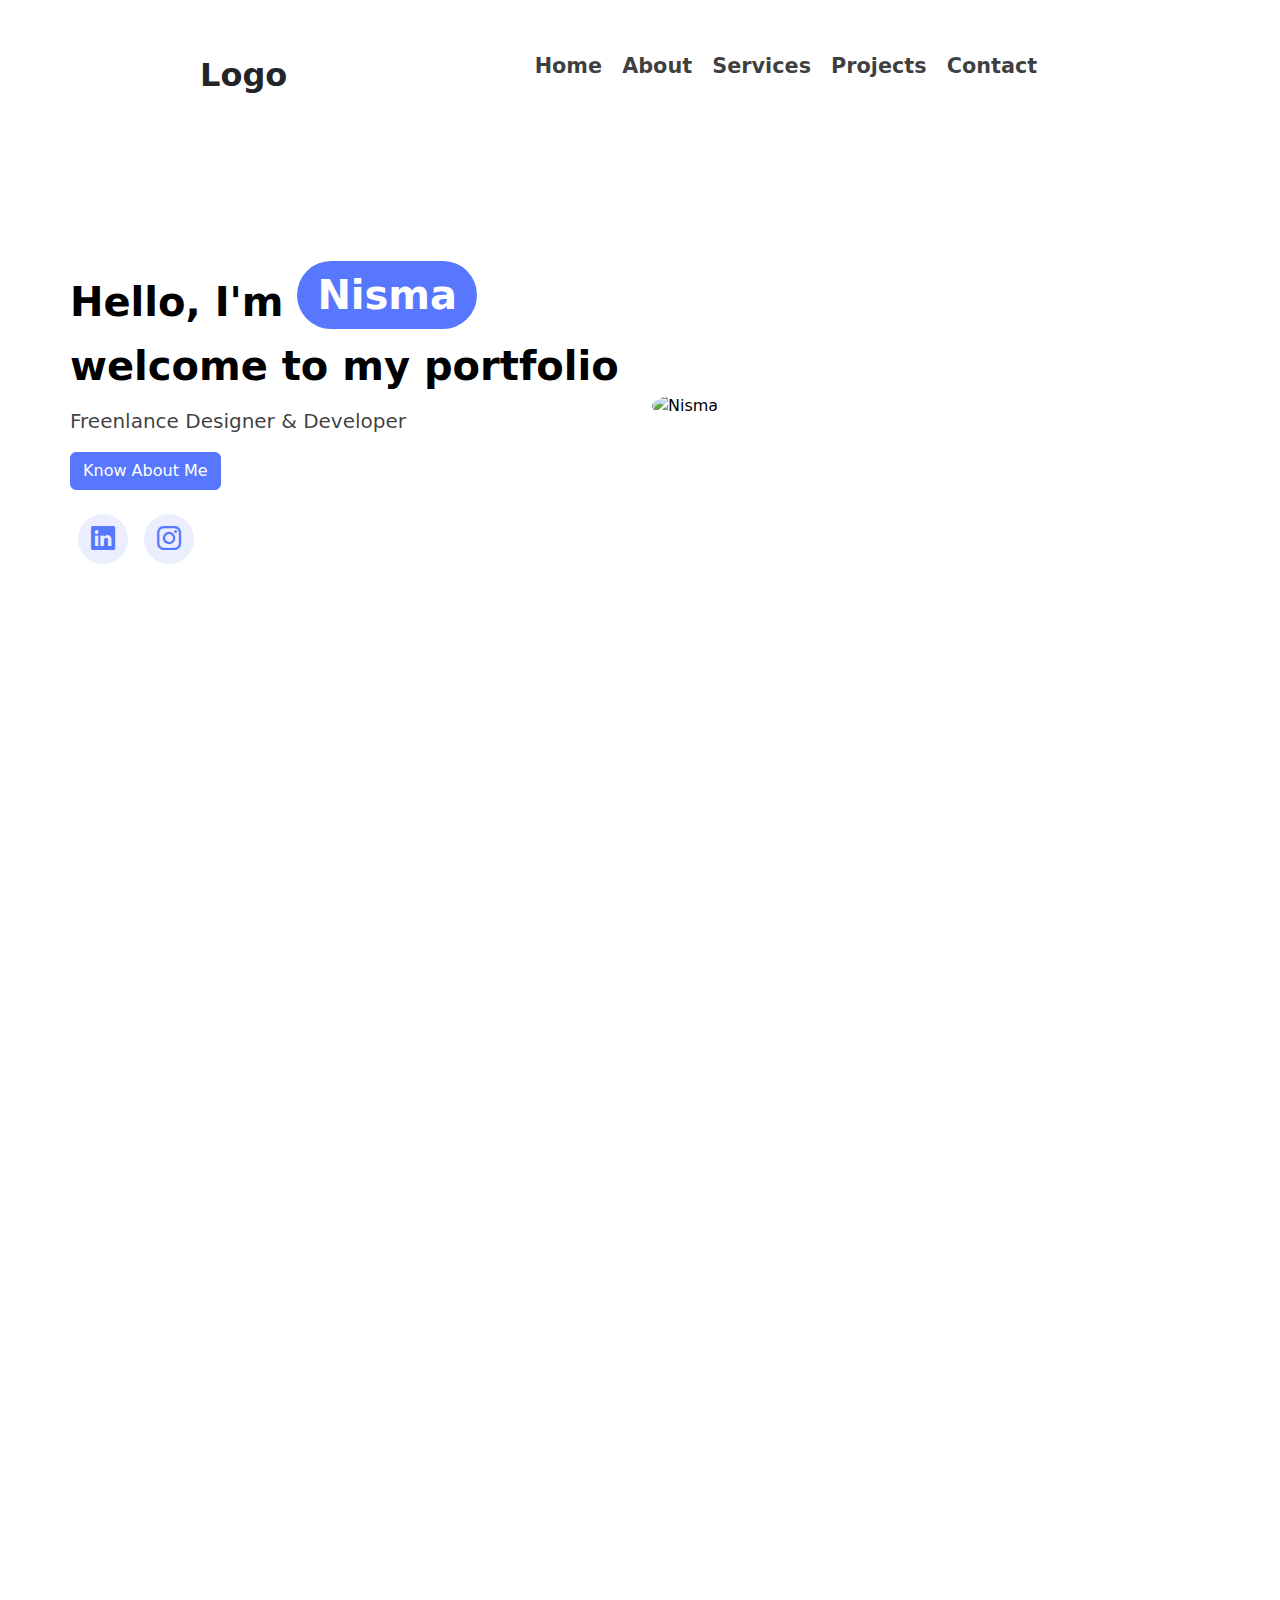
==== index.html @ 3b8e4ee5 "first commit" ====
<!DOCTYPE html>
<html lang="en">
<head>
    <meta charset="UTF-8">
    <meta name="viewport" content="width=device-width, initial-scale=1.0">
    <title>Document</title>
    <link rel="stylesheet" href="./stryle.css"/>
    <link rel="stylesheet" href="https://cdn.jsdelivr.net/npm/bootstrap-icons@1.11.3/font/bootstrap-icons.min.css">
    <link href="https://cdn.jsdelivr.net/npm/bootstrap@5.3.3/dist/css/bootstrap.min.css" rel="stylesheet" integrity="sha384-QWTKZyjpPEjISv5WaRU9OFeRpok6YctnYmDr5pNlyT2bRjXh0JMhjY6hW+ALEwIH" crossorigin="anonymous">
    

   
</head>
<body>
   
    <header>
        <nav class="topbar">
            <div class="logo">
                Logo
            </div>
            <ul class="navlist">
                <li><a href="#">Home</a></li>
                <li><a href="#">About </a></li>
                <li><a href="#">Services</a></li>
                <li><a href="#">Projects</a></li>
                <li><a href="#">Contact </a></li>
            </ul>
            <div class="menu" >
                <div class="outer-div" id="sidebar-toggle">
                <svg xmlns="http://www.w3.org/2000/svg" width="30" height="30" fill="white" class="bi bi-list" viewBox="0 0 16 16">
                    <path fill-rule="evenodd" d="M2.5 12a.5.5 0 0 1 .5-.5h10a.5.5 0 0 1 0 1H3a.5.5 0 0 1-.5-.5m0-4a.5.5 0 0 1 .5-.5h10a.5.5 0 0 1 0 1H3a.5.5 0 0 1-.5-.5m0-4a.5.5 0 0 1 .5-.5h10a.5.5 0 0 1 0 1H3a.5.5 0 0 1-.5-.5"/>
                  </svg>
                </div>
            </div>
        </nav>
        <nav class="sidebar">
           
            <div class="cancel" id="sidebar-close">
                <svg xmlns="http://www.w3.org/2000/svg" width="35" height="35" fill="rgba(87,119,255,255)" class="bi bi-x-circle-fill" viewBox="0 0 16 16">
                    <path d="M16 8A8 8 0 1 1 0 8a8 8 0 0 1 16 0M5.354 4.646a.5.5 0 1 0-.708.708L7.293 8l-2.647 2.646a.5.5 0 0 0 .708.708L8 8.707l2.646 2.647a.5.5 0 0 0 .708-.708L8.707 8l2.647-2.646a.5.5 0 0 0-.708-.708L8 7.293z"/>
                  </svg>
            </div>
            <div class="logo side-logo">
                Logo
            </div>
            <ul class="navlist">
                <li><a href="#">Home</a></li>
                <li><a href="#">About </a></li>
                <li><a href="#">Services</a></li>
                <li><a href="#">Projects</a></li>
                <li><a href="#">Contact </a></li>
            </ul>

        </nav>
        
    </header>
    <section id="introduction" class="container  my-5">
        <div class="row align-items-center">
            <div class="col-md-6">
                <h2 class="display-6 mb-3">Hello, I'm <div class='name'><span>Nisma</span></div></h2>
                <h2 class="display-6 mb-3">welcome to my portfolio</h2>
                <p class="lead">Freenlance Designer & Developer</p>
                <a href="#about-me" class="btn btn-primary">Know About Me</a>
                <div class="mt-4 d-flex">
                    <a href="https://www.linkedin.com" target="_blank" class="rounded-circle icon-btn mx-2">
                        <i class="bi bi-linkedin social-icon"></i>
                    </a>
                    <a href="https://www.instagram.com" target="_blank" class=" rounded-circle icon-btn mx-2 ">
                        <i style='color:rgba(87, 119, 255, 1)' class="bi bi-instagram social-icon"></i>
                    </a>
                </div>
            </div>
            <div class="col-md-6">
                <div class="image-container">
                    <img src="./work.png" alt="Nisma" class="img-fluid rounded-circle image-move">
                </div>
            </div>
        </div>
    </section>
    <section id="about-me" class="container my-5">
        <h2 class="display-6 text-center mb-4">About Me</h2>
        <p class="lead text-center mb-5">
            I'm a web developer with over one year of experience in building dynamic, user-friendly websites. I specialize in front-end and back-end technologies, delivering high-quality web solutions.
        </p>
    
        <div class="skills-section row">
            <!-- Skill Card HTML -->
            <div class="col-md-3 col-sm-6 skill-card" data-animate="left">
                <div class="card text-center p-4">
                    <div class="skill-icon rounded-circle d-flex align-items-center justify-content-center">
                        <img src="./html.png" alt="HTML" class="img-fluid">
                    </div>
                    <h5 class="mt-3">HTML</h5>
                </div>
            </div>
            <div class="col-md-3 col-sm-6 skill-card" data-animate="right">
                <div class="card text-center  p-4">
                    <div class="skill-icon rounded-circle d-flex align-items-center justify-content-center">
                        <img src="./icons/css.svg" alt="CSS" class="img-fluid">
                    </div>
                    <h5 class="mt-3">CSS</h5>
                </div>
            </div>
            <div class="col-md-3 col-sm-6 skill-card" data-animate="left">
                <div class="card text-center p-4">
                    <div class="skill-icon rounded-circle d-flex align-items-center justify-content-center">
                        <img src="./icons/javascript.svg" alt="JavaScript" class="img-fluid">
                    </div>
                    <h5 class="mt-3">JavaScript</h5>
                </div>
                
            </div>
            <div class="col-md-3 col-sm-6 skill-card" data-animate="left">
                <div class="card text-center p-4">
                    <div class="skill-icon rounded-circle d-flex align-items-center justify-content-center">
                        <img src="./icons/javascript.svg" alt="JavaScript" class="img-fluid">
                    </div>
                    <h5 class="mt-3">JavaScript</h5>
                </div>
            <!-- Add similar cards for jQuery, React, Node, MySQL, Git, Java, Python -->
        </div>
    </section>
    
    
    
    <script src="./script.js">
       
    </script>
     
    
    
</body>
</html>
---- stryle.css ----
.container, .row, .image-container, .name {
    opacity: 0;
    transform: translateY(50px);
    transition: opacity 2s ease-in-out, transform 1s ease-in-out;
}

/* Visible state after scroll */
.visible {
    opacity: 1;
    transform: translateY(0);
}

*{
    margin:0;
    padding: 0;
    box-sizing: border-box;
}

body{
    background-color:rgba(249,250,255,255) ;
}


header{
    width:100%;
    display: flex;
    justify-content: center;
    
}

nav{
    width:100%;
    max-width:1000px;
    display: flex;
    justify-content: space-between;
    align-items: center;
    height:150px;



}
.logo{
    flex:1;
    font-size: 2rem;
    font-weight: bold;
    padding-left: 60px;
   
}
ul{
    display: flex;
    gap:20px;
    flex:2;
}

.navlist{
    list-style-type: none;
}
.navlist a{
    text-decoration: none;
    font-size: 1.3rem;
    font-weight: bold;
    color: rgba(0, 0, 0, 0.76);


}
.menu{
    padding-right:40px;
    display: none;
}
.outer-div{
    background-color:rgba(87,119,255,255);
    padding:9px;
    border-radius: 7px;
    justify-content: center;
    display: flex;
}
.outer-div:hover{
 background-color: rgba(0, 0, 0, 0.76); ;
}
.navlist a:hover{
    color:rgba(87,119,255,255);

}
.sidebar{
    position:absolute;
    right:-300px;
    max-width:300px;
    flex-direction: column;
    align-items: flex-start;
    background-color:rgba(242,244,255,255);
    box-shadow:2px 2px 2px rgba(0,0,0,0.6);
     height:100vh;
     position:fixed;
     gap:60px;
     transition:all 1.2s ease-in-out;
     z-index:999;
    
}
.sidebar ul{
    
    display: flex;
    flex-direction: column;
    width:100%;
    align-items: center;
    gap:30px;
    
}
.side-logo{
    flex:0;
    margin-top:50px;
}
.cancel{
    position:absolute;
    top:50px;
    right:20px;
}
@media(max-width:900px){
    .navlist{
        display: none;
    }
    .menu{
        display: block;
    }
    
}


#introduction {
    height:100vh;
    color: black;
    padding: 50px 0;
}

#introduction h2 {
    color: black;
    position: relative;
    font-weight: bold;
    
}

#introduction p {
    color: rgba(0, 0, 0, 0.76);
}

#introduction .btn-primary {
    background-color: rgba(87, 119, 255, 1);
    border-color: rgba(87, 119, 255, 1);
}

#introduction .btn-primary:hover {
    background-color: rgba(0, 0, 0, 0.76);
}

.icon-btn {
    background-color:#eaeeff;
    color: white;
    width: 50px;
    height: 50px;
    display: flex;
    justify-content: center;
    align-items: center;
    font-size: 1.5rem;
    transition: background-color 0.3s;
}

.icon-btn:hover {
    transform: translateY(-8px);
    box-shadow: 2px 2px 2px rgba(0,0,0,0.6);
}
.social-icon{
    color: rgba(87, 119, 255, 1);
    
}

.image-container img {
    max-width: 80%;
    height: auto;
    animation: move 2s infinite alternate;
}

/* Roll animation for name */
@keyframes roll {
    0% { top: 0; }
    50% { top: 45px; } /* Rolls to 30px down */
    51% { bottom: 45px; } /* Pause for 2 seconds */
    100% { bottom: 0; } 
}
.name{
    position: relative;
    top:13px;
    background-color: rgba(87, 119, 255, 1);
    padding:10px 20px;
    color:white;
    border-radius: 50px ;
    display: inline-block;
    overflow: hidden;
  
    
}
.name span{
    
    position: relative;
    animation: roll 1.5s ease-in-out infinite;
    animation-delay: 2s;
    
   
}



/* Image move animation */
@keyframes move {
    0% { transform: translateY(0); }
    50% { transform: translateY(-10px); }
    100% { transform: translateY(0); }
}

/* About Me Section */
/* About Me Section */
#about-me {
    padding: 50px 0;
    color: rgba(0, 0, 0, 0.76);
}

#about-me h2 {
    font-weight: bold;
}

.skills-section .card {
    
    border: none;
    box-shadow: 0 4px 8px rgba(0, 0, 0, 0.1);
    transition: transform 0.3s ease;
    opacity: 0; /* Hidden initially for animation */
    transform: translateX(50px); /* Initial state for animation */
}

.skills-section .card:hover {
    transform: scale(1.05);
}
.skill-card{
    max-width:100px;
}

.skill-icon {
    width: 70px;
    height: 70px;
  
    display: flex;
    align-items: center;
    justify-content: center;
    overflow: hidden;
}

.skill-icon img {
    width: 50%;
}

/* Animation Directions */

/* Animation applied when element is in view */
.skill-card.visible .card {
    opacity: 1;
    transform: translateX(0);
    transition: opacity 1s ease, transform 1s ease;
}
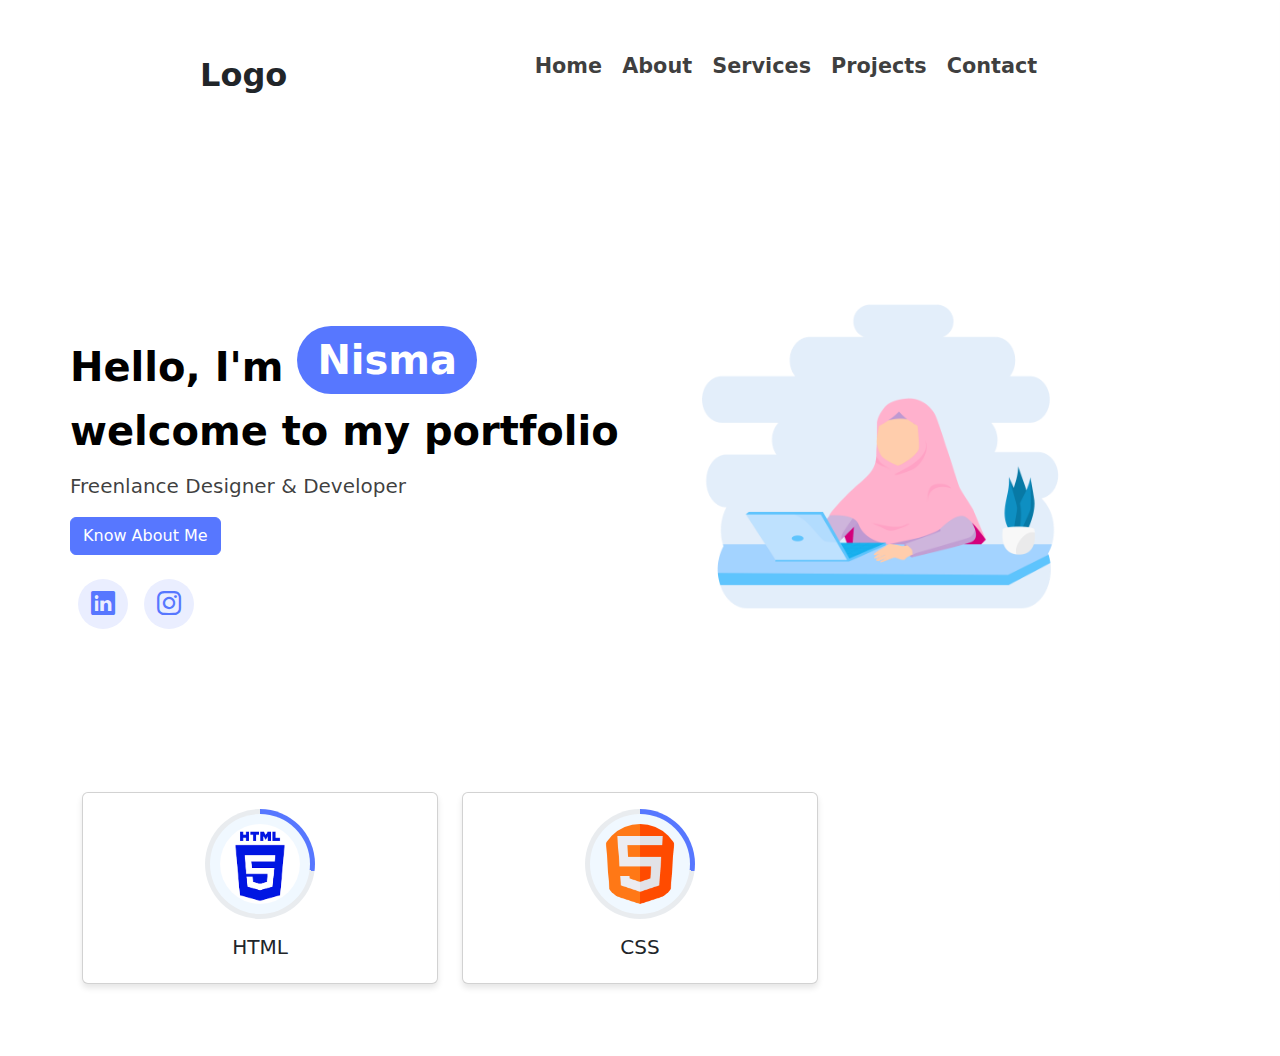
==== commit cd809635: "initial commit" ====
--- a/index.html
+++ b/index.html
@@ -2,8 +2,8 @@
 <html lang="en">
 <head>
     <meta charset="UTF-8">
-    <meta name="viewport" content="width=device-width, initial-scale=1.0">
-    <title>Document</title>
+    <meta name="description" content="Nisma's portfolio - Freelance Designer & Developer.">
+    <title>Nisma's Portfolio</title>
     <link rel="stylesheet" href="./stryle.css"/>
     <link rel="stylesheet" href="https://cdn.jsdelivr.net/npm/bootstrap-icons@1.11.3/font/bootstrap-icons.min.css">
     <link href="https://cdn.jsdelivr.net/npm/bootstrap@5.3.3/dist/css/bootstrap.min.css" rel="stylesheet" integrity="sha384-QWTKZyjpPEjISv5WaRU9OFeRpok6YctnYmDr5pNlyT2bRjXh0JMhjY6hW+ALEwIH" crossorigin="anonymous">
@@ -72,56 +72,51 @@
             </div>
             <div class="col-md-6">
                 <div class="image-container">
-                    <img src="./work.png" alt="Nisma" class="img-fluid rounded-circle image-move">
+                    <img src="../images/profile.png" alt="Nisma" class="img-fluid rounded-circle image-move">
                 </div>
             </div>
         </div>
     </section>
     <section id="about-me" class="container my-5">
-        <h2 class="display-6 text-center mb-4">About Me</h2>
-        <p class="lead text-center mb-5">
-            I'm a web developer with over one year of experience in building dynamic, user-friendly websites. I specialize in front-end and back-end technologies, delivering high-quality web solutions.
-        </p>
-    
-        <div class="skills-section row">
-            <!-- Skill Card HTML -->
-            <div class="col-md-3 col-sm-6 skill-card" data-animate="left">
-                <div class="card text-center p-4">
-                    <div class="skill-icon rounded-circle d-flex align-items-center justify-content-center">
-                        <img src="./html.png" alt="HTML" class="img-fluid">
+        <div class="row">
+            <!-- Skill Card -->
+            <div class="col-md-4 mb-4">
+                <div class="card skill-card text-center">
+                    <div class="circular-progress-container mx-auto mt-3">
+                        
+                        <div class="circular-progress" data-progress="90">
+                            <div class="skills-outline">
+                            <img src="[data-uri]" alt="HTML" class="profile-img">
+                        </div>
+                        </div>
+                        
                     </div>
-                    <h5 class="mt-3">HTML</h5>
+                    <div class="card-body">
+                        <h5 class="card-title">HTML</h5>
+                    </div>
                 </div>
             </div>
-            <div class="col-md-3 col-sm-6 skill-card" data-animate="right">
-                <div class="card text-center  p-4">
-                    <div class="skill-icon rounded-circle d-flex align-items-center justify-content-center">
-                        <img src="./icons/css.svg" alt="CSS" class="img-fluid">
+        
+            <!-- Repeat for other skills -->
+            <div class="col-md-4 mb-4">
+                <div class="card skill-card text-center">
+                    <div class="circular-progress-container mx-auto mt-3">
+                        <div class="circular-progress" data-progress="85">
+                            <div class="skills-outline">
+                            <img src="./images/html.png" alt="CSS" class="profile-img">
+                            </div>
+                        </div>
                     </div>
-                    <h5 class="mt-3">CSS</h5>
+                    <div class="card-body">
+                        <h5 class="card-title">CSS</h5>
+                    </div>
                 </div>
             </div>
-            <div class="col-md-3 col-sm-6 skill-card" data-animate="left">
-                <div class="card text-center p-4">
-                    <div class="skill-icon rounded-circle d-flex align-items-center justify-content-center">
-                        <img src="./icons/javascript.svg" alt="JavaScript" class="img-fluid">
-                    </div>
-                    <h5 class="mt-3">JavaScript</h5>
-                </div>
-                
-            </div>
-            <div class="col-md-3 col-sm-6 skill-card" data-animate="left">
-                <div class="card text-center p-4">
-                    <div class="skill-icon rounded-circle d-flex align-items-center justify-content-center">
-                        <img src="./icons/javascript.svg" alt="JavaScript" class="img-fluid">
-                    </div>
-                    <h5 class="mt-3">JavaScript</h5>
-                </div>
-            <!-- Add similar cards for jQuery, React, Node, MySQL, Git, Java, Python -->
         </div>
+           
+        
     </section>
-    
-    
+   
     
     <script src="./script.js">
        
--- a/stryle.css
+++ b/stryle.css
@@ -75,7 +75,7 @@
     display: flex;
 }
 .outer-div:hover{
- background-color: rgba(0, 0, 0, 0.76); ;
+ background-color:#ffb1cd; ;
 }
 .navlist a:hover{
     color:rgba(87,119,255,255);
@@ -126,7 +126,7 @@
 
 
 #introduction {
-    height:100vh;
+    
     color: black;
     padding: 50px 0;
 }
@@ -148,7 +148,7 @@
 }
 
 #introduction .btn-primary:hover {
-    background-color: rgba(0, 0, 0, 0.76);
+    background-color: #ffb1cd;
 }
 
 .icon-btn {
@@ -215,52 +215,54 @@
     100% { transform: translateY(0); }
 }
 
-/* About Me Section */
-/* About Me Section */
-#about-me {
-    padding: 50px 0;
-    color: rgba(0, 0, 0, 0.76);
-}
-
-#about-me h2 {
-    font-weight: bold;
-}
-
-.skills-section .card {
-    
+/* Progress bar styling */
+/* Skill Card Styling */
+/* Skill Card Styling */
+.skill-card {
+    box-shadow: 0px 4px 6px rgba(0, 0, 0, 0.1);
     border: none;
-    box-shadow: 0 4px 8px rgba(0, 0, 0, 0.1);
-    transition: transform 0.3s ease;
-    opacity: 0; /* Hidden initially for animation */
-    transform: translateX(50px); /* Initial state for animation */
-}
-
-.skills-section .card:hover {
-    transform: scale(1.05);
-}
-.skill-card{
-    max-width:100px;
-}
-
-.skill-icon {
-    width: 70px;
-    height: 70px;
-  
-    display: flex;
-    align-items: center;
-    justify-content: center;
+    border-radius: 10px;
     overflow: hidden;
-}
-
-.skill-icon img {
-    width: 50%;
-}
-
-/* Animation Directions */
-
-/* Animation applied when element is in view */
-.skill-card.visible .card {
-    opacity: 1;
-    transform: translateX(0);
-    transition: opacity 1s ease, transform 1s ease;
-}
+    
+}
+
+/* Circular Progress Container */
+.circular-progress-container {
+    position: relative;
+    width: 110px;
+    height: 110px;
+   
+}
+
+/* Circular Progress Bar */
+.circular-progress {
+    position: relative;
+    width: 100%;
+    height: 100%;
+    background: conic-gradient(rgba(87, 119, 255, 1) 0%, #e9ecef 0%);
+    border-radius: 50%;
+    display: flex;
+    justify-content: center;
+    align-items: center;
+    
+    
+}
+
+/* Image Styling */
+.circular-progress .profile-img {
+    width: 80px;
+    height: 80px;
+    border-radius: 50%;
+    object-fit: cover;
+
+    
+}
+.skills-outline{
+    background-color: aliceblue; 
+    width:100px;
+     height:100px;
+      border-radius: 50%;
+       display: flex;
+       align-items: center;
+        justify-content: center;
+}
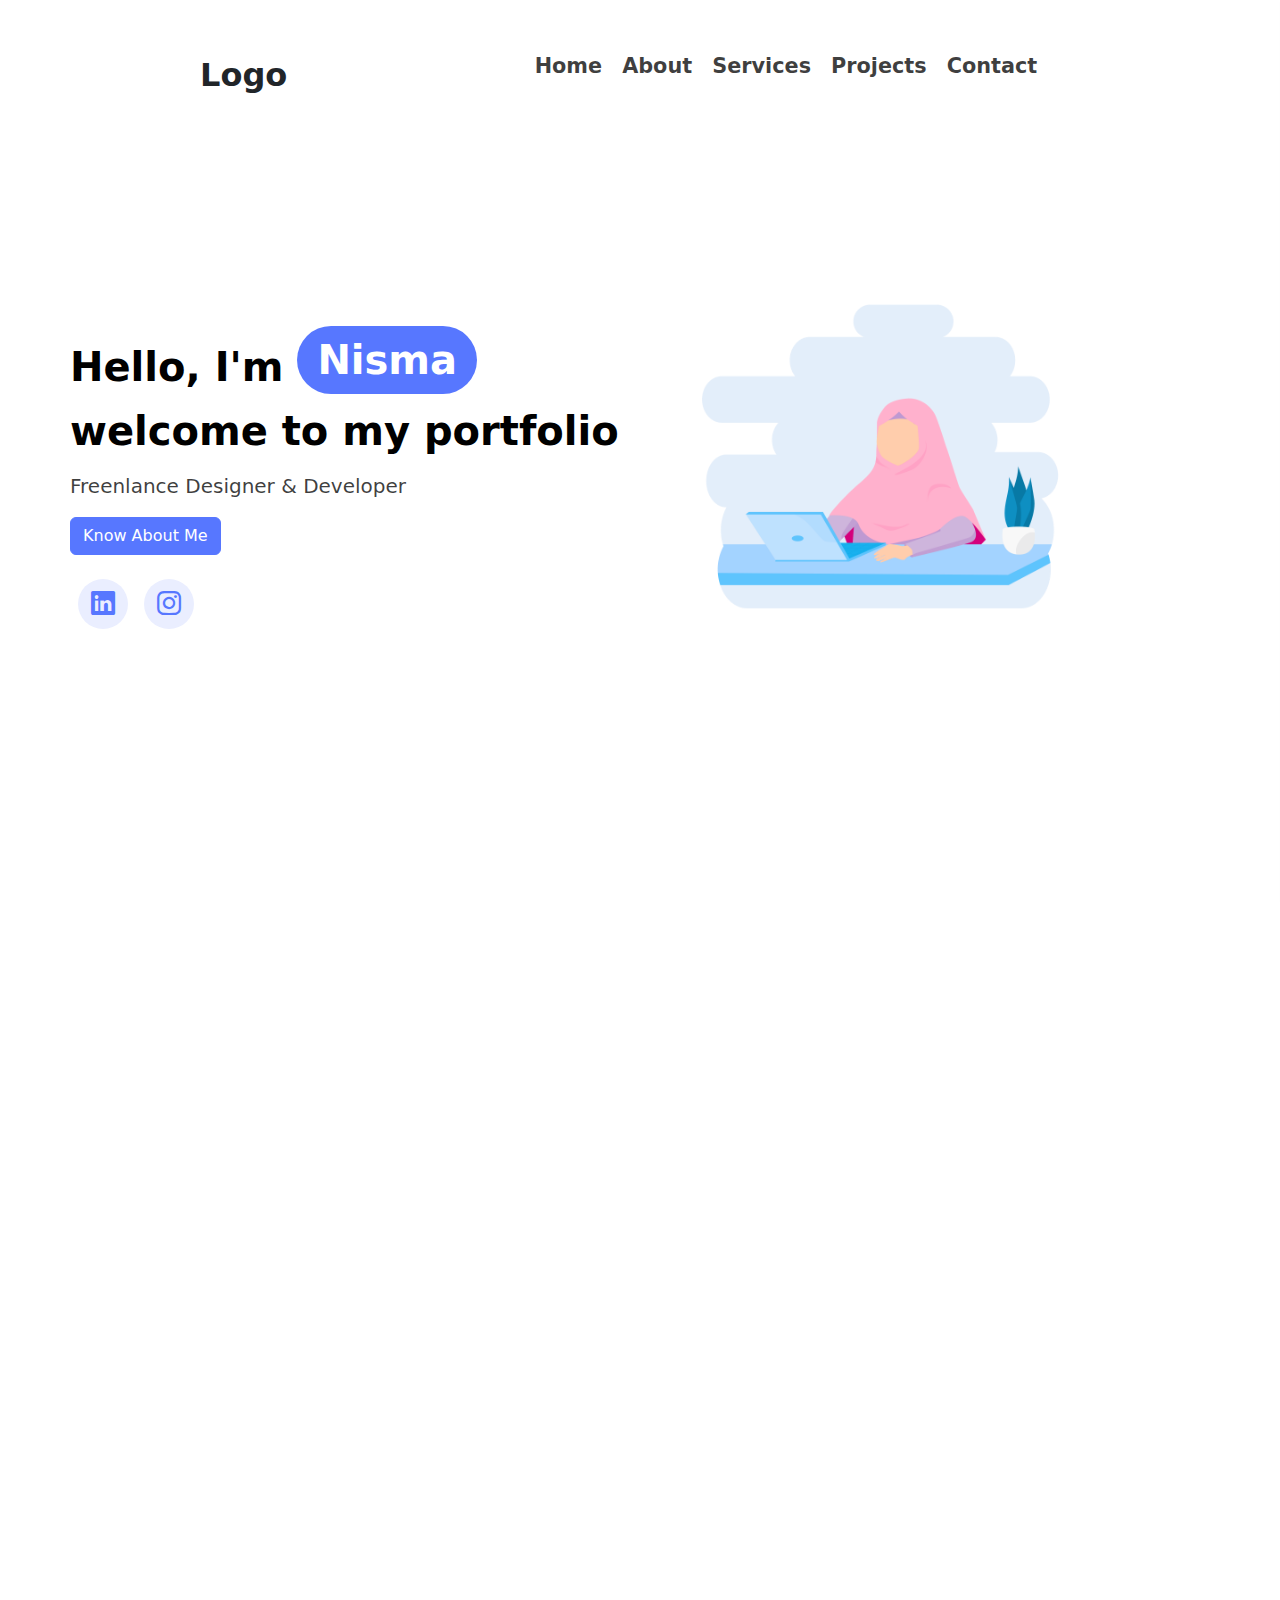
==== commit beaf6c5c: "service section created" ====
--- a/index.html
+++ b/index.html
@@ -55,6 +55,7 @@
         
     </header>
     <section id="introduction" class="container  my-5">
+        
         <div class="row align-items-center">
             <div class="col-md-6">
                 <h2 class="display-6 mb-3">Hello, I'm <div class='name'><span>Nisma</span></div></h2>
@@ -72,38 +73,53 @@
             </div>
             <div class="col-md-6">
                 <div class="image-container">
-                    <img src="../images/profile.png" alt="Nisma" class="img-fluid rounded-circle image-move">
+                    <img src="./images/profile.png" alt="Nisma" class="img-fluid rounded-circle image-move">
                 </div>
             </div>
         </div>
     </section>
-    <section id="about-me" class="container my-5">
-        <div class="row">
-            <!-- Skill Card -->
-            <div class="col-md-4 mb-4">
-                <div class="card skill-card text-center">
-                    <div class="circular-progress-container mx-auto mt-3">
-                        
-                        <div class="circular-progress" data-progress="90">
-                            <div class="skills-outline">
-                            <img src="[data-uri]" alt="HTML" class="profile-img">
-                        </div>
-                        </div>
-                        
+    <section id="about-me" class="container my-5 ">
+        <div class="row mb-5 ">
+            <div class="col-12 d-flex flex-column">
+                <h2 class="sub-heading text-center mb-3">ABOUT ME</h2>
+                <p class="about-para align-self-center" style="color: rgba(66, 62, 62, 0.726); ">
+                    I am a passionate web developer with expertise in front-end and back-end technologies. 
+                    I enjoy building user-friendly, responsive, and dynamic websites and applications. 
+                    I strive to deliver high-quality solutions for a seamless user experience.
+                </p>
+            </div>
+        </div>
+    
+        <!-- My Skills Heading -->
+        <div class="row mb-4">
+            
+                <h3 class="text-center">My Skills</h3>
+            
+        </div>
+        <div class="row row-cols-lg-6 row-cols-md-4 row-cols-sm-3 row-cols-2 g-4">
+            <!-- Skill Card 1 -->
+            <div class="col">
+                <div class="card skill-card text-center">
+                    <div class="circular-progress-container mx-auto mt-3">
+                        <div class="circular-progress" data-progress="90">
+                            <div class="skills-outline">
+                                <img src="./images/new-html.png" alt="HTML" class="profile-img">
+                            </div>
+                        </div>
                     </div>
                     <div class="card-body">
                         <h5 class="card-title">HTML</h5>
                     </div>
                 </div>
             </div>
-        
-            <!-- Repeat for other skills -->
-            <div class="col-md-4 mb-4">
+    
+            <!-- Skill Card 2 -->
+            <div class="col">
                 <div class="card skill-card text-center">
                     <div class="circular-progress-container mx-auto mt-3">
                         <div class="circular-progress" data-progress="85">
                             <div class="skills-outline">
-                            <img src="./images/html.png" alt="CSS" class="profile-img">
+                                <img src="./images/css.png" alt="CSS" class="profile-img">
                             </div>
                         </div>
                     </div>
@@ -112,10 +128,152 @@
                     </div>
                 </div>
             </div>
-        </div>
+    
+            <!-- Skill Card 3 -->
+            <div class="col">
+                <div class="card skill-card text-center">
+                    <div class="circular-progress-container mx-auto mt-3">
+                        <div class="circular-progress" data-progress="85">
+                            <div class="skills-outline">
+                                <img src="./images/javascript.png" alt="JavaScript" class="profile-img">
+                            </div>
+                        </div>
+                    </div>
+                    <div class="card-body">
+                        <h5 class="card-title">JavaScript</h5>
+                    </div>
+                </div>
+            </div>
+    
+            <!-- Skill Card 4 -->
+            <div class="col">
+                <div class="card skill-card text-center">
+                    <div class="circular-progress-container mx-auto mt-3">
+                        <div class="circular-progress" data-progress="85">
+                            <div class="skills-outline">
+                                <img src="./images/bootstrap.png" alt="Bootstrap" class="profile-img">
+                            </div>
+                        </div>
+                    </div>
+                    <div class="card-body">
+                        <h5 class="card-title">Bootstrap</h5>
+                    </div>
+                </div>
+            </div>
+    
+            <!-- Skill Card 5 -->
+            <div class="col">
+                <div class="card skill-card text-center">
+                    <div class="circular-progress-container mx-auto mt-3">
+                        <div class="circular-progress" data-progress="90">
+                            <div class="skills-outline">
+                                <img src="./images/react-js.png" alt="React" class="profile-img">
+                            </div>
+                        </div>
+                    </div>
+                    <div class="card-body">
+                        <h5 class="card-title">React</h5>
+                    </div>
+                </div>
+            </div>
+    
+            <!-- Skill Card 6 -->
+            <div class="col">
+                <div class="card skill-card text-center">
+                    <div class="circular-progress-container mx-auto mt-3">
+                        <div class="circular-progress" data-progress="90">
+                            <div class="skills-outline">
+                                <img src="./images/node-js.png" alt="Node.js" class="profile-img">
+                            </div>
+                        </div>
+                    </div>
+                    <div class="card-body">
+                        <h5 class="card-title">Node.js</h5>
+                    </div>
+                </div>
+            </div>
            
+            <div class="col">
+                <div class="card skill-card text-center">
+                    <div class="circular-progress-container mx-auto mt-3">
+                        <div class="circular-progress" data-progress="90">
+                            <div class="skills-outline">
+                                <img src="./images/mysql.png" alt="Mysql" class="profile-img">
+                            </div>
+                        </div>
+                    </div>
+                    <div class="card-body">
+                        <h5 class="card-title">Mysql</h5>
+                    </div>
+                </div>
+            </div>
+            <div class="col">
+                <div class="card skill-card text-center">
+                    <div class="circular-progress-container mx-auto mt-3">
+                        <div class="circular-progress" data-progress="90">
+                            <div class="skills-outline">
+                                <img src="./images/java.png" alt="Java" class="profile-img">
+                            </div>
+                        </div>
+                    </div>
+                    <div class="card-body">
+                        <h5 class="card-title">Java</h5>
+                    </div>
+                </div>
+            </div>
+            <div class="col">
+                <div class="card skill-card text-center">
+                    <div class="circular-progress-container mx-auto mt-3">
+                        <div class="circular-progress" data-progress="90">
+                            <div class="skills-outline">
+                                <img src="./images/python.png" alt="Python" class="profile-img">
+                            </div>
+                        </div>
+                    </div>
+                    <div class="card-body">
+                        <h5 class="card-title">Python</h5>
+                    </div>
+                </div>
+            </div>
+        </div>
         
     </section>
+    <div class="section-back">
+    <section id="services"  class="container my-5">
+        <!-- Services Heading -->
+        <div class="row mb-2 ">
+            <div class="col-12 text-center">
+                <h2 class="sub-heading mb-3">SERVICES</h2>
+                <h3 class="mb-3">I'm Specialized In</h3>
+            </div>
+        </div>
+    
+        <!-- Web Development Service -->
+        <div class="row">
+            <div class="col-12 d-flex align-items-center flex-wrap">
+                <div class="content service-row service-right col-md-6 p-4">
+                    <h4 class="side-heading">Web Development</h4>
+                    <p>Creating responsive, user-friendly, and dynamic websites tailored to your needs.</p>
+                </div>
+                <div class="image-container service-row service-left col-md-6">
+                    <img src="./images/web-development.png" alt="UI/UX Designing" class="img-fluid">
+                </div>
+            </div>
+        </div>
+        <div class="row">
+            <div class="col-12 d-flex align-items-center flex-wrap">
+                <div class="content service-row service-left col-md-6 p-4 order-md-2">
+                    <h4 class="side-heading">UI/UX Designing</h4>
+                    <p>Designing intuitive user interfaces and experiences that enhance usability.</p>
+                </div>
+                <div class="image-container service-row service-right col-md-6 order-md-1">
+                    <img src="./images/ui-ux.png" alt="UI/UX Designing" class="img-fluid">
+                </div>
+            </div>
+        </div>
+    </section>
+</div>
+    
    
     
     <script src="./script.js">
--- a/stryle.css
+++ b/stryle.css
@@ -18,6 +18,9 @@
 
 body{
     background-color:rgba(249,250,255,255) ;
+}
+section{
+    min-height: 100vh;
 }
 
 
@@ -218,14 +221,25 @@
 /* Progress bar styling */
 /* Skill Card Styling */
 /* Skill Card Styling */
+.about-para{
+
+    width:100%;
+    max-width: 750px;
+    text-align: center;
+    padding:5px;
+    font-size: 1.2rem;
+}
 .skill-card {
     box-shadow: 0px 4px 6px rgba(0, 0, 0, 0.1);
+   
     border: none;
     border-radius: 10px;
     overflow: hidden;
     
 }
-
+.skill-card:hover{
+    box-shadow: 0px 4px 12px rgba(199, 159, 211, 0.623);
+}
 /* Circular Progress Container */
 .circular-progress-container {
     position: relative;
@@ -258,7 +272,7 @@
     
 }
 .skills-outline{
-    background-color: aliceblue; 
+    background-color: white; 
     width:100px;
      height:100px;
       border-radius: 50%;
@@ -266,3 +280,45 @@
        align-items: center;
         justify-content: center;
 }
+.service-row {
+    opacity: 0;
+    transition: all 2s ease-in-out;
+}
+
+.service-left {
+    transform: translateX(200px);
+}
+
+.service-right {
+    transform: translateX(-200px);
+}
+
+/* When visible, reset transformations */
+.service-row.visible {
+    opacity: 1;
+    transform: translateX(0);
+}
+
+.sub-heading{
+    background: linear-gradient(to right,rgba(87, 119, 255, 1), #0835ff,#ffb1cd,yellow,yellow);
+    -webkit-text-fill-color: transparent;
+    -webkit-background-clip: text;
+  
+}
+.sub-heading:hover{
+    background: linear-gradient(to right,yellow,yellow,#ffb1cd, #0835ff,rgba(87, 119, 255, 1));
+    -webkit-text-fill-color: transparent;
+    -webkit-background-clip: text;
+}
+.side-heading{
+    color: #2f3060;
+}
+.section-back{
+    background-color:#eaeeff;
+    width:100%; 
+    padding:20px 0px ;
+}
+#services p{
+    font-size: 1.1rem;
+    color: rgba(0, 0, 0, 0.685);
+}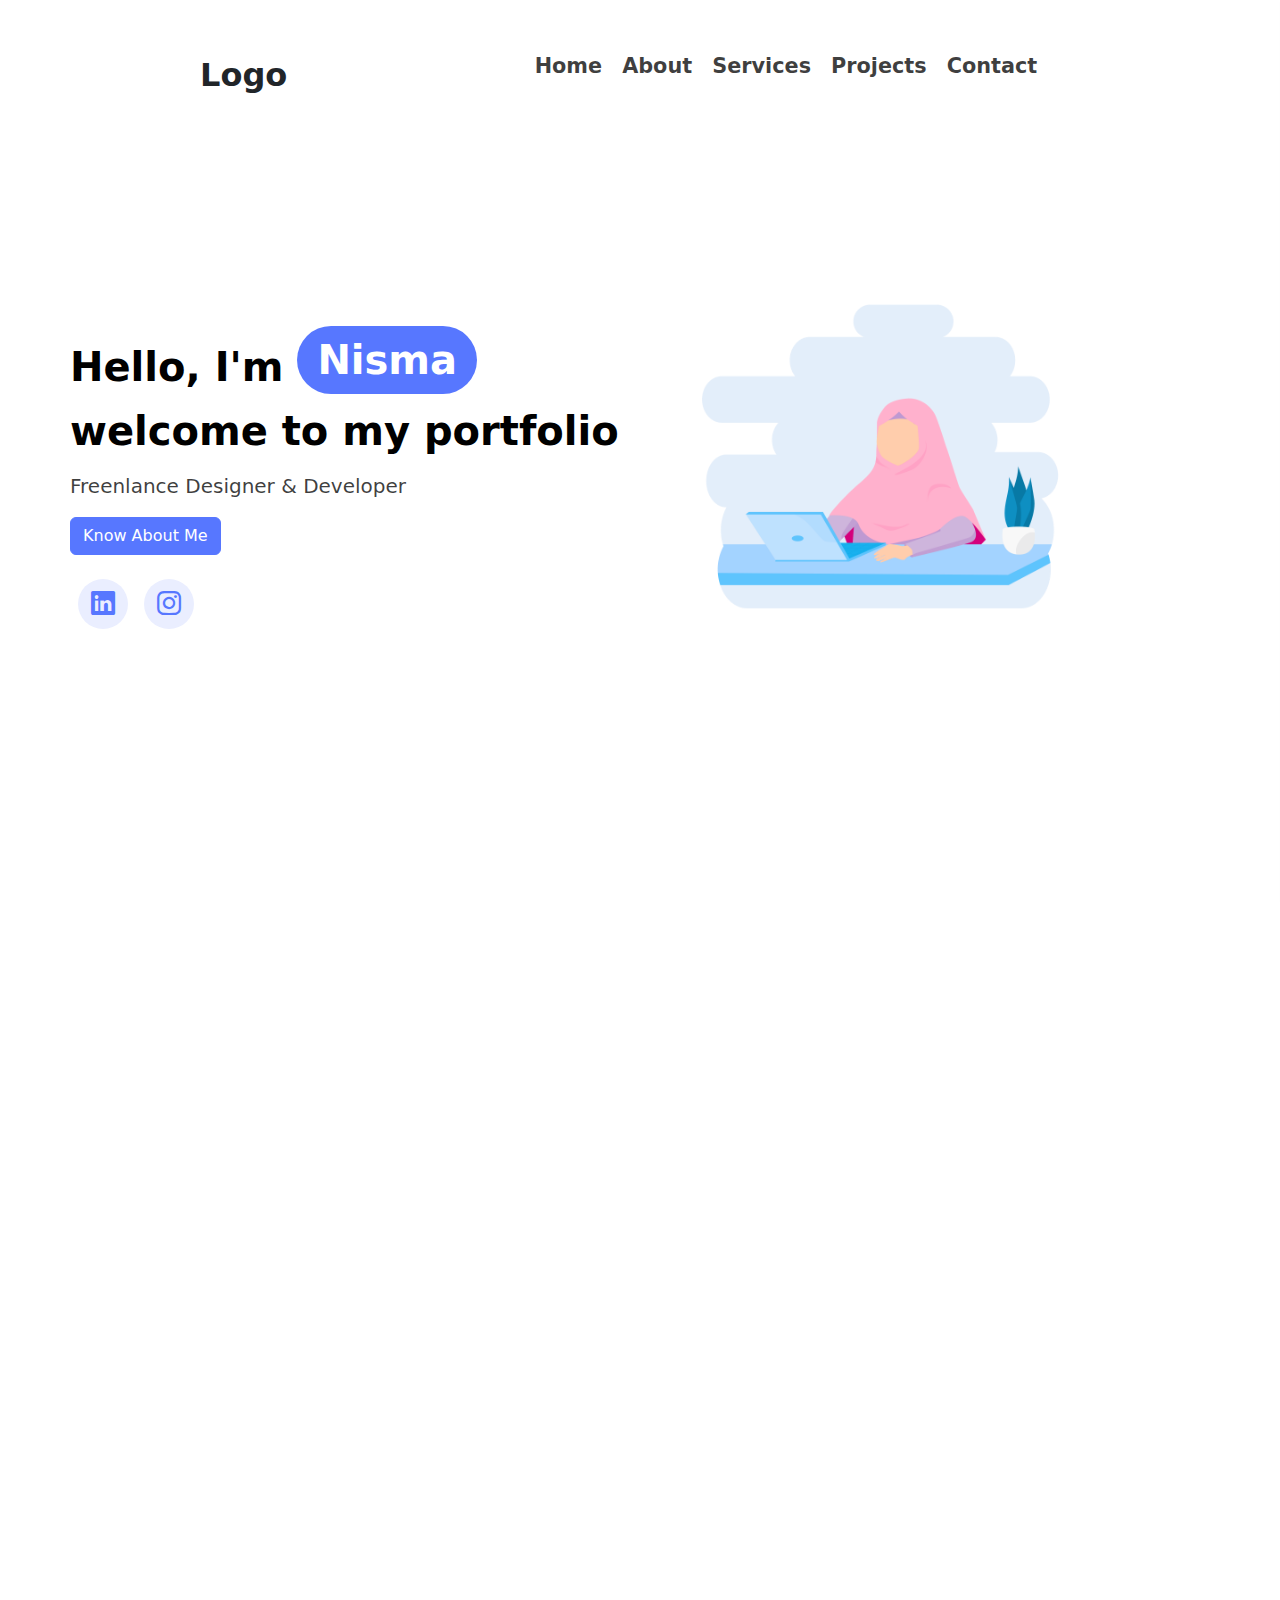
==== commit 69392484: "project section created" ====
--- a/index.html
+++ b/index.html
@@ -2,13 +2,14 @@
 <html lang="en">
 <head>
     <meta charset="UTF-8">
-    <meta name="description" content="Nisma's portfolio - Freelance Designer & Developer.">
+    <meta name="viewport" content="width=device-width, initial-scale=1.0">
     <title>Nisma's Portfolio</title>
     <link rel="stylesheet" href="./stryle.css"/>
     <link rel="stylesheet" href="https://cdn.jsdelivr.net/npm/bootstrap-icons@1.11.3/font/bootstrap-icons.min.css">
+   
     <link href="https://cdn.jsdelivr.net/npm/bootstrap@5.3.3/dist/css/bootstrap.min.css" rel="stylesheet" integrity="sha384-QWTKZyjpPEjISv5WaRU9OFeRpok6YctnYmDr5pNlyT2bRjXh0JMhjY6hW+ALEwIH" crossorigin="anonymous">
-    
-
+    <link href="https://cdn.jsdelivr.net/npm/bootstrap@5.3.2/dist/css/bootstrap.min.css" rel="stylesheet">
+    
    
 </head>
 <body>
@@ -254,6 +255,7 @@
                 <div class="content service-row service-right col-md-6 p-4">
                     <h4 class="side-heading">Web Development</h4>
                     <p>Creating responsive, user-friendly, and dynamic websites tailored to your needs.</p>
+                    <a href="#contact" class="btn btn-primary animated-btn">Work Contact Me</a>
                 </div>
                 <div class="image-container service-row service-left col-md-6">
                     <img src="./images/web-development.png" alt="UI/UX Designing" class="img-fluid">
@@ -265,21 +267,68 @@
                 <div class="content service-row service-left col-md-6 p-4 order-md-2">
                     <h4 class="side-heading">UI/UX Designing</h4>
                     <p>Designing intuitive user interfaces and experiences that enhance usability.</p>
+                    <a href="#contact" class="btn btn-primary animated-btn">Work Contact Me</a>
                 </div>
                 <div class="image-container service-row service-right col-md-6 order-md-1">
                     <img src="./images/ui-ux.png" alt="UI/UX Designing" class="img-fluid">
                 </div>
             </div>
         </div>
-    </section>
+    </section>   
+    
 </div>
-    
-   
+
+</section>
+<section id="projects" class="container my-5 d-flex  flex-column align-items-center">
+    <!-- Projects Heading -->
+    <div class="row mb-4">
+        <div class="col-12 text-center">
+            <h2 class="sub-heading mb-3">PROJECTS</h2>
+            <h3 class="mb-3">Some of My Recent Works</h3>
+        </div>
+    </div>
+
+    
+    <div id="carouselExampleInterval" class="carousel slide" data-bs-ride="carousel">
+        <div class="carousel-inner">
+            <!-- Project 1 -->
+            <div class="carousel-item active" data-bs-interval="10000">
+                <div class="project-item">
+                    <img src="./images/cancer-survival.jpg" class="d-block w-100 project-img" alt="Project 1">
+                    <div class="text-center mt-3">
+                        <a href="#" class="btn btn-primary know-more-btn">Know More</a>
+                    </div>
+                </div>
+            </div>
+            <!-- Project 2 -->
+            <div class="carousel-item" data-bs-interval="2000">
+                <div class="project-item">
+                    <img src="./images/students.jpg" class="d-block w-100 project-img" alt="Project 2">
+                    <div class="text-center mt-3">
+                        <a href="#" class="btn btn-primary know-more-btn">Know More</a>
+                    </div>
+                </div>
+            </div>
+            
+        </div>
+        <!-- Carousel Controls -->
+        <button class="carousel-control-prev" type="button" data-bs-target="#carouselExampleInterval" data-bs-slide="prev">
+            <span class="carousel-control-prev-icon" aria-hidden="true"></span>
+            <span class="visually-hidden">Previous</span>
+        </button>
+        <button class="carousel-control-next" type="button" data-bs-target="#carouselExampleInterval" data-bs-slide="next">
+            <span class="carousel-control-next-icon" aria-hidden="true"></span>
+            <span class="visually-hidden">Next</span>
+        </button>
+    </div>
+</section>
     
     <script src="./script.js">
+    
        
     </script>
-     
+     <script src="https://cdn.jsdelivr.net/npm/bootstrap@5.3.2/dist/js/bootstrap.bundle.min.js"></script>
+    
     
     
 </body>
--- a/stryle.css
+++ b/stryle.css
@@ -18,6 +18,7 @@
 
 body{
     background-color:rgba(249,250,255,255) ;
+    
 }
 section{
     min-height: 100vh;
@@ -145,13 +146,14 @@
     color: rgba(0, 0, 0, 0.76);
 }
 
-#introduction .btn-primary {
+#introduction .btn-primary,#services .btn-primary {
     background-color: rgba(87, 119, 255, 1);
     border-color: rgba(87, 119, 255, 1);
 }
 
-#introduction .btn-primary:hover {
+#introduction .btn-primary:hover,#services .btn-primary:hover {
     background-color: #ffb1cd;
+    
 }
 
 .icon-btn {
@@ -321,4 +323,49 @@
 #services p{
     font-size: 1.1rem;
     color: rgba(0, 0, 0, 0.685);
-}+}
+/* Button Styling */
+#projects {
+ 
+    padding: 50px 0;
+}
+
+/* Carousel Image Styling */
+.project-img {
+    border-radius: 10px;
+    transition: transform 0.3s ease-in-out, box-shadow 0.3s ease-in-out;
+   
+}
+.project-item{
+    object-fit: cover !important;
+  
+}
+.carousel{
+    max-width: 900px;
+}
+.project-img:hover {
+    transform: scale(1.05);
+    box-shadow: 0px 4px 12px rgba(0, 0, 0, 0.2);
+}
+
+/* Know More Button */
+ .know-more-btn {
+    position: absolute;
+    z-index:999;
+    bottom:10%;
+    margin-top: 15px;
+    padding: 10px 20px;
+    font-size: 1rem;
+    font-weight: bold;
+    color: white;
+    background-color: rgba(87, 119, 255, 1);
+    border-radius: 30px;
+    text-decoration: none;
+    transition: background-color 0.3s ease-in-out, transform 0.3s ease-in-out;
+   
+}
+
+.know-more-btn:hover {
+    background-color: #ffb1cd;
+    transform: translateY(-5px);
+}
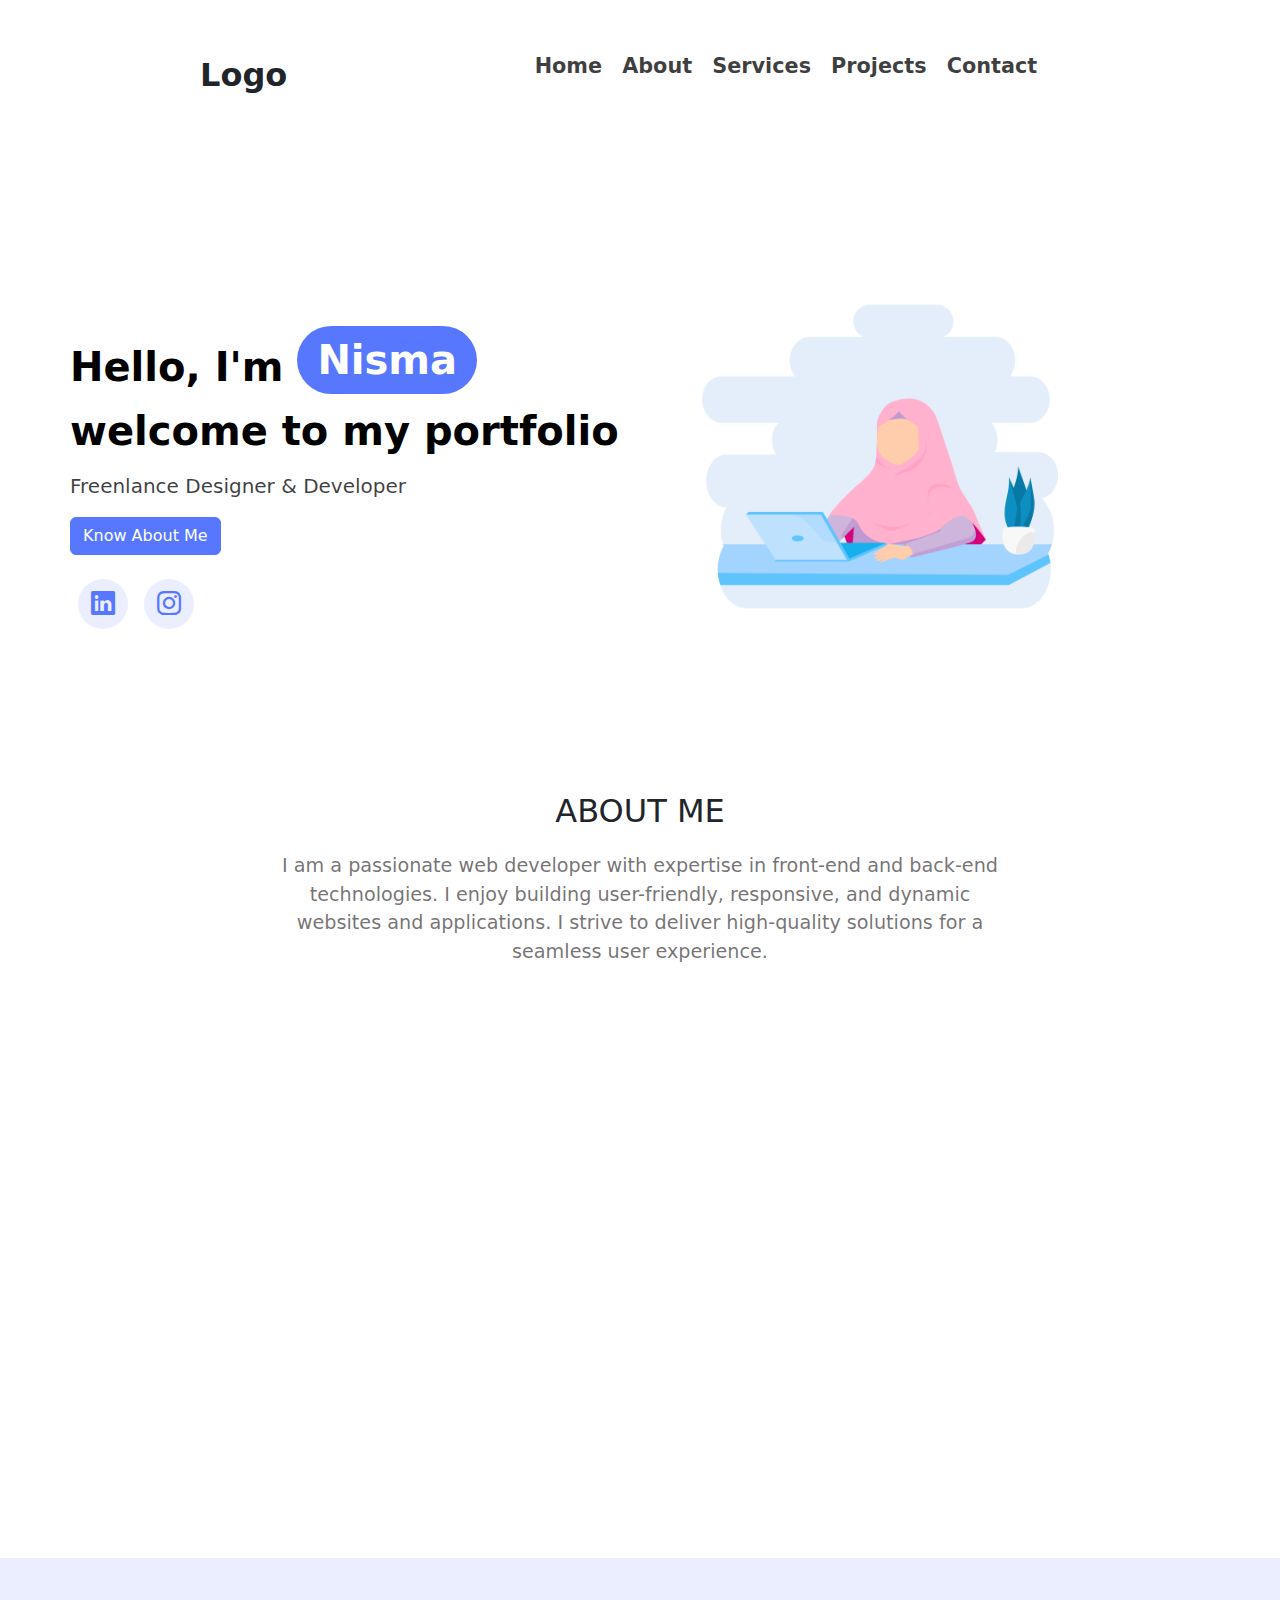
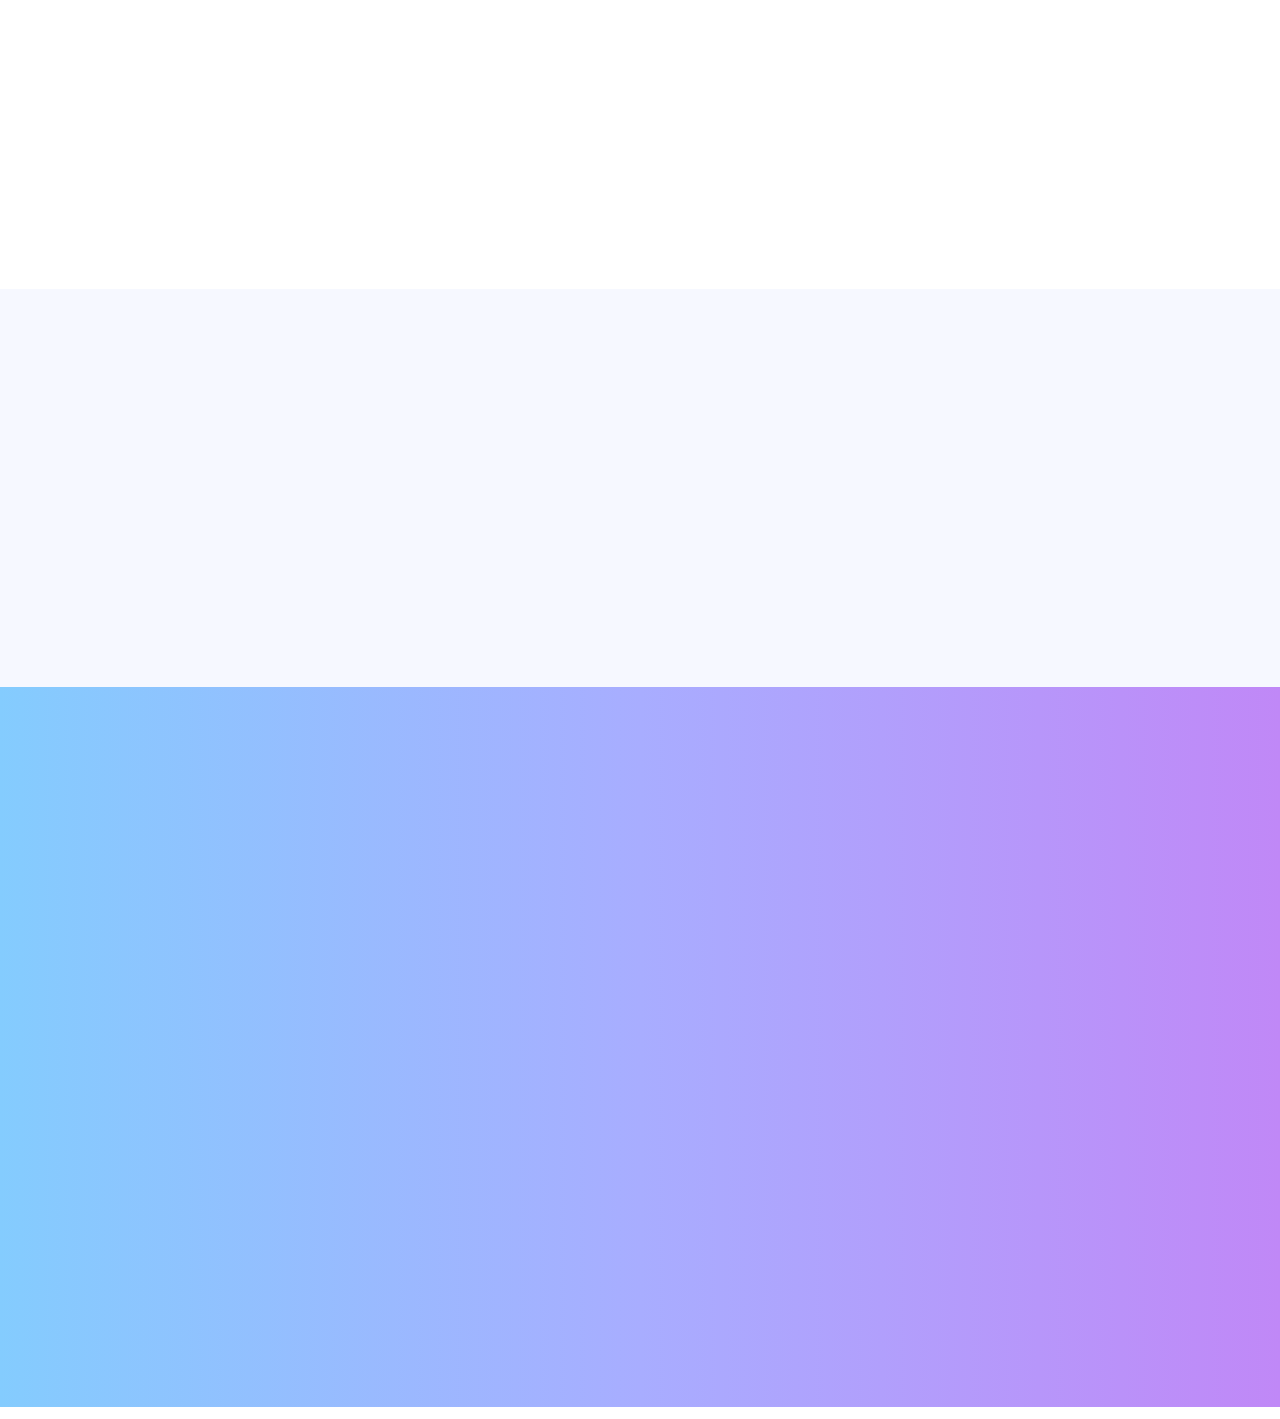
==== commit 88a158ec: "contact section created" ====
--- a/index.html
+++ b/index.html
@@ -56,9 +56,10 @@
         
     </header>
     <section id="introduction" class="container  my-5">
+        <div>
         
         <div class="row align-items-center">
-            <div class="col-md-6">
+            <div class="intro-class col-md-6">
                 <h2 class="display-6 mb-3">Hello, I'm <div class='name'><span>Nisma</span></div></h2>
                 <h2 class="display-6 mb-3">welcome to my portfolio</h2>
                 <p class="lead">Freenlance Designer & Developer</p>
@@ -78,8 +79,12 @@
                 </div>
             </div>
         </div>
+    </div>
     </section>
     <section id="about-me" class="container my-5 ">
+        <div>
+
+        
         <div class="row mb-5 ">
             <div class="col-12 d-flex flex-column">
                 <h2 class="sub-heading text-center mb-3">ABOUT ME</h2>
@@ -104,7 +109,7 @@
                     <div class="circular-progress-container mx-auto mt-3">
                         <div class="circular-progress" data-progress="90">
                             <div class="skills-outline">
-                                <img src="./images/new-html.png" alt="HTML" class="profile-img">
+                                <img src="./images/icons8-html-5-48.png" alt="HTML" class="profile-img">
                             </div>
                         </div>
                     </div>
@@ -120,7 +125,7 @@
                     <div class="circular-progress-container mx-auto mt-3">
                         <div class="circular-progress" data-progress="85">
                             <div class="skills-outline">
-                                <img src="./images/css.png" alt="CSS" class="profile-img">
+                                <img src="./images/icons8-css-48.png" alt="CSS" class="profile-img">
                             </div>
                         </div>
                     </div>
@@ -152,7 +157,7 @@
                     <div class="circular-progress-container mx-auto mt-3">
                         <div class="circular-progress" data-progress="85">
                             <div class="skills-outline">
-                                <img src="./images/bootstrap.png" alt="Bootstrap" class="profile-img">
+                                <img src="./images/icons8-bootstrap-48.png" alt="Bootstrap" class="profile-img">
                             </div>
                         </div>
                     </div>
@@ -168,7 +173,7 @@
                     <div class="circular-progress-container mx-auto mt-3">
                         <div class="circular-progress" data-progress="90">
                             <div class="skills-outline">
-                                <img src="./images/react-js.png" alt="React" class="profile-img">
+                                <img src="./images/icons8-react-a-javascript-library-for-building-user-interfaces-24.png" alt="React" class="profile-img">
                             </div>
                         </div>
                     </div>
@@ -237,10 +242,11 @@
                 </div>
             </div>
         </div>
-        
+    </div>
     </section>
     <div class="section-back">
     <section id="services"  class="container my-5">
+        <div>
         <!-- Services Heading -->
         <div class="row mb-2 ">
             <div class="col-12 text-center">
@@ -274,6 +280,7 @@
                 </div>
             </div>
         </div>
+    </div>
     </section>   
     
 </div>
@@ -295,8 +302,9 @@
             <div class="carousel-item active" data-bs-interval="10000">
                 <div class="project-item">
                     <img src="./images/cancer-survival.jpg" class="d-block w-100 project-img" alt="Project 1">
+                    <div class="project-heading">Student Management System</div>
                     <div class="text-center mt-3">
-                        <a href="#" class="btn btn-primary know-more-btn">Know More</a>
+                        <a href="#" class="know-more-btn">Know More</a>
                     </div>
                 </div>
             </div>
@@ -304,8 +312,9 @@
             <div class="carousel-item" data-bs-interval="2000">
                 <div class="project-item">
                     <img src="./images/students.jpg" class="d-block w-100 project-img" alt="Project 2">
+                    <div class="project-heading">Student Management System</div>
                     <div class="text-center mt-3">
-                        <a href="#" class="btn btn-primary know-more-btn">Know More</a>
+                        <a href="#" class="know-more-btn">Know More</a>
                     </div>
                 </div>
             </div>
@@ -322,6 +331,64 @@
         </button>
     </div>
 </section>
+<section id="work-experience" class="py-5">
+    <div class="container">
+        <h2 class="text-center mb-5">Work Experience</h2>
+        <div class="row justify-content-center">
+            <div class="col-md-12 col-lg-8">
+                <!-- Work Experience Card -->
+                <div class="experience-card">
+                    <div class="experience-head d-flex justify-content-between align-items-center mb-3">
+                        <h4 class="mb-0">Web Developer</h4>
+                        <span class="duration">Oct 2023 - Present</span>
+                    </div>
+                    <div class="experience-body p-4">
+                    <h5 class="company-name mb-2 ">Ordinal Tech Solutions</h5>
+                    <p class="roles-responsibilities">
+                        
+                        <p>Developing and maintaining responsive websites.
+                            Implementing user-friendly interfaces with modern design principles.
+                            Creating animations and interactive features for enhanced UX.</p>
+                           
+                    </p>
+                    </div>
+                </div>
+            </div>
+        </div>
+    </div>
+</section>
+
+
+<section  id="contact"  >
+    <div class="container my-5">
+    <div class="row justify-content-center">
+        <h2 class="text-center mb-4 text-white">Contact Me</h2>
+        <div class="contact-outer  col-md-8">
+            <div class="contact-inner p-4">
+                <form action="https://formspree.io/f/meooprlk" method="POST">
+                    <div class="mb-3">
+                        <label for="name" class="form-label">Your Name</label>
+                        <input type="text" class="form-control" id="name" name="name" placeholder="Enter your name" required>
+                    </div>
+                    <div class="mb-3">
+                        <label for="email" class="form-label">Your Email</label>
+                        <input type="email" class="form-control" id="email" name="email" placeholder="Enter your email" required>
+                    </div>
+                    <div class="mb-3">
+                        <label for="message" class="form-label">Message</label>
+                        <textarea class="form-control" id="message" name="message" rows="5" placeholder="Type your message..." required></textarea>
+                    </div>
+                    <div class="text-center">
+                        <button type="submit" class="send-btn px-5">Send</button>
+                    </div>
+                </form>
+            </div>
+        </div>
+    </div>
+    </div>
+</section>
+
+
     
     <script src="./script.js">
     
--- a/stryle.css
+++ b/stryle.css
@@ -20,10 +20,6 @@
     background-color:rgba(249,250,255,255) ;
     
 }
-section{
-    min-height: 100vh;
-}
-
 
 header{
     width:100%;
@@ -233,7 +229,7 @@
 }
 .skill-card {
     box-shadow: 0px 4px 6px rgba(0, 0, 0, 0.1);
-   
+    max-width: 200px;
     border: none;
     border-radius: 10px;
     overflow: hidden;
@@ -241,6 +237,7 @@
 }
 .skill-card:hover{
     box-shadow: 0px 4px 12px rgba(199, 159, 211, 0.623);
+    border: 1px solid violet;
 }
 /* Circular Progress Container */
 .circular-progress-container {
@@ -302,9 +299,13 @@
 }
 
 .sub-heading{
-    background: linear-gradient(to right,rgba(87, 119, 255, 1), #0835ff,#ffb1cd,yellow,yellow);
+    /* background: linear-gradient(to right,rgba(87, 119, 255, 1), #0835ff,#ffb1cd,yellow,yellow);
     -webkit-text-fill-color: transparent;
-    -webkit-background-clip: text;
+    -webkit-background-clip: text; */
+    /* background: linear-gradient(to right,#84ccfe,#a8adff,#9f4bf3);
+    -webkit-text-fill-color: transparent;
+    -webkit-background-clip: text; */
+   
   
 }
 .sub-heading:hover{
@@ -324,28 +325,53 @@
     font-size: 1.1rem;
     color: rgba(0, 0, 0, 0.685);
 }
+.animated-btn:hover{
+ background-color:#bd58d8;
+}
 /* Button Styling */
 #projects {
- 
+   
     padding: 50px 0;
 }
 
 /* Carousel Image Styling */
+.carousel{
+    max-width: 900px;
+}
+/* Hover Effect: Decrease Brightness & Show Heading */
+.project-item {
+    position: relative;
+    overflow: hidden;
+}
+
 .project-img {
     border-radius: 10px;
-    transition: transform 0.3s ease-in-out, box-shadow 0.3s ease-in-out;
-   
-}
-.project-item{
-    object-fit: cover !important;
-  
-}
-.carousel{
-    max-width: 900px;
-}
+    transition: transform 0.3s ease-in-out, box-shadow 0.3s ease-in-out, filter 0.3s ease-in-out;
+    width: 100%;
+}
+
 .project-img:hover {
     transform: scale(1.05);
     box-shadow: 0px 4px 12px rgba(0, 0, 0, 0.2);
+    filter: brightness(0.6);
+}
+
+/* Project Heading Styling */
+.project-heading {
+    position: absolute;
+    top: 50%;
+    left: 50%;
+    transform: translate(-50%, -50%);
+    color: white;
+    font-size: 1.5rem;
+    font-weight: bold;
+    opacity: 0;
+    transition: opacity 0.3s ease-in-out;
+    text-shadow: 2px 2px 8px rgba(0, 0, 0, 0.8);
+}
+
+.project-item:hover .project-heading {
+    opacity: 1;
 }
 
 /* Know More Button */
@@ -353,7 +379,8 @@
     position: absolute;
     z-index:999;
     bottom:10%;
-    margin-top: 15px;
+    display: block;
+    left:40%;
     padding: 10px 20px;
     font-size: 1rem;
     font-weight: bold;
@@ -362,10 +389,166 @@
     border-radius: 30px;
     text-decoration: none;
     transition: background-color 0.3s ease-in-out, transform 0.3s ease-in-out;
+    
+}
+
+.know-more-btn:hover {
+    background-color: #bd58d8;
    
 }
 
-.know-more-btn:hover {
-    background-color: #ffb1cd;
-    transform: translateY(-5px);
-}
+@media (max-width:660px){
+    .intro-class{
+        display: flex;
+        flex-direction: column;
+        justify-content: center;
+        align-items: center;
+    }
+    .image-container{
+       display: flex;
+       justify-content: center;
+    }
+}
+/* Section Background */
+#contact{
+   /* background:linear-gradient(to bottom, #b492f9 ,rgba(87, 118, 255, 0.897)) */
+   background:linear-gradient(to right,#84ccfe,#a8adff,#c088f7);
+}
+/* Outer Box Styling */
+/* Section Background */
+#contact {
+    padding: 40px 0;
+    /* Violet background */
+}
+
+/* Inner Box Styling */
+.contact-inner {
+    /* White inner box */
+    border-radius: 10px;
+    
+    max-width:500px;
+    margin: 0 auto;
+    padding:30px;
+}
+
+/* Heading Styling */
+h2 {
+    color: rgba(87, 119, 255, 1);
+}
+
+/* Button Styling */
+
+
+#contact input{
+    height:50px;
+    padding:10px;
+    border-radius: 15px;
+    font-size: 0.9rem;
+    font-weight: bold;
+    box-shadow: 0px 1px 5px rgba(0, 0, 0, 0.3);
+    outline: none;
+    border: none;
+    
+}
+#contact input::placeholder,#contact textarea::placeholder {
+    opacity: 0.5;
+}
+#contact textarea{
+    height:100px;
+    padding:10px;
+    border-radius: 15px;
+    font-size: 0.9rem;
+    font-weight: bold;
+    box-shadow: 0px 1px 5px rgba(0, 0, 0, 0.3);
+    outline: none;
+    border: none;
+    
+}
+.send-btn{
+    width: 150px;
+    height:50px;
+    display:inline-flex;
+    justify-content: center;
+    align-items: center;
+    border-radius: 25px;
+    background-color:#bd58d8;
+    font-size: 1.2rem;
+    font-weight: bold;
+    outline: none;
+    border: none;
+    color:white
+ 
+
+    
+}
+.contact-outer{
+    background-color: white;
+    max-width: 900px;
+    border-radius: 12px;
+    padding:20px 0px;
+}
+.send-btn:hover{
+    box-shadow: 5px 2px 10px 
+}
+.contact-inner label{
+    font-weight: bold;
+    color: #555f66;
+ 
+}
+/* Section Styling */
+
+/* Work Experience Section */
+#work-experience {
+    background-color: rgba(87, 119, 255, 0.05); /* Light violet background */
+    color: #333;
+}
+
+/* Section Heading */
+#work-experience h2 {
+    color: rgba(87, 119, 255, 1); /* Deep violet */
+    font-weight: bold;
+}
+
+/* Experience Card */
+.experience-card {
+    background-color:white;
+     /* Light violet */
+    width:100%;
+    box-shadow: 0 4px 12px rgba(0, 0, 0, 0.1);
+}
+
+/* Job Title */
+.job-title {
+    color: #84ccfe; /* Light blue */
+    font-weight: bold;
+}
+
+/* Duration */
+.duration {
+    color:rgba(17, 16, 16, 0.671); /* Light violet */
+    font-size: 0.9rem;
+    font-weight: bold;
+}
+
+/* Company Name */
+
+
+/* Roles & Responsibilities */
+.roles-responsibilities ul {
+    padding-left: 20px;
+    list-style-type: disc;
+}
+
+.roles-responsibilities li {
+    margin-bottom: 8px;
+}
+.experience-body{
+    background-color:rgba(87, 119, 255, 0.05); 
+    height:170px;
+    font-size: 1.2rem;
+    
+}
+.company-name{
+    font-size: 1.3rem;
+    font-weight: bold;
+}